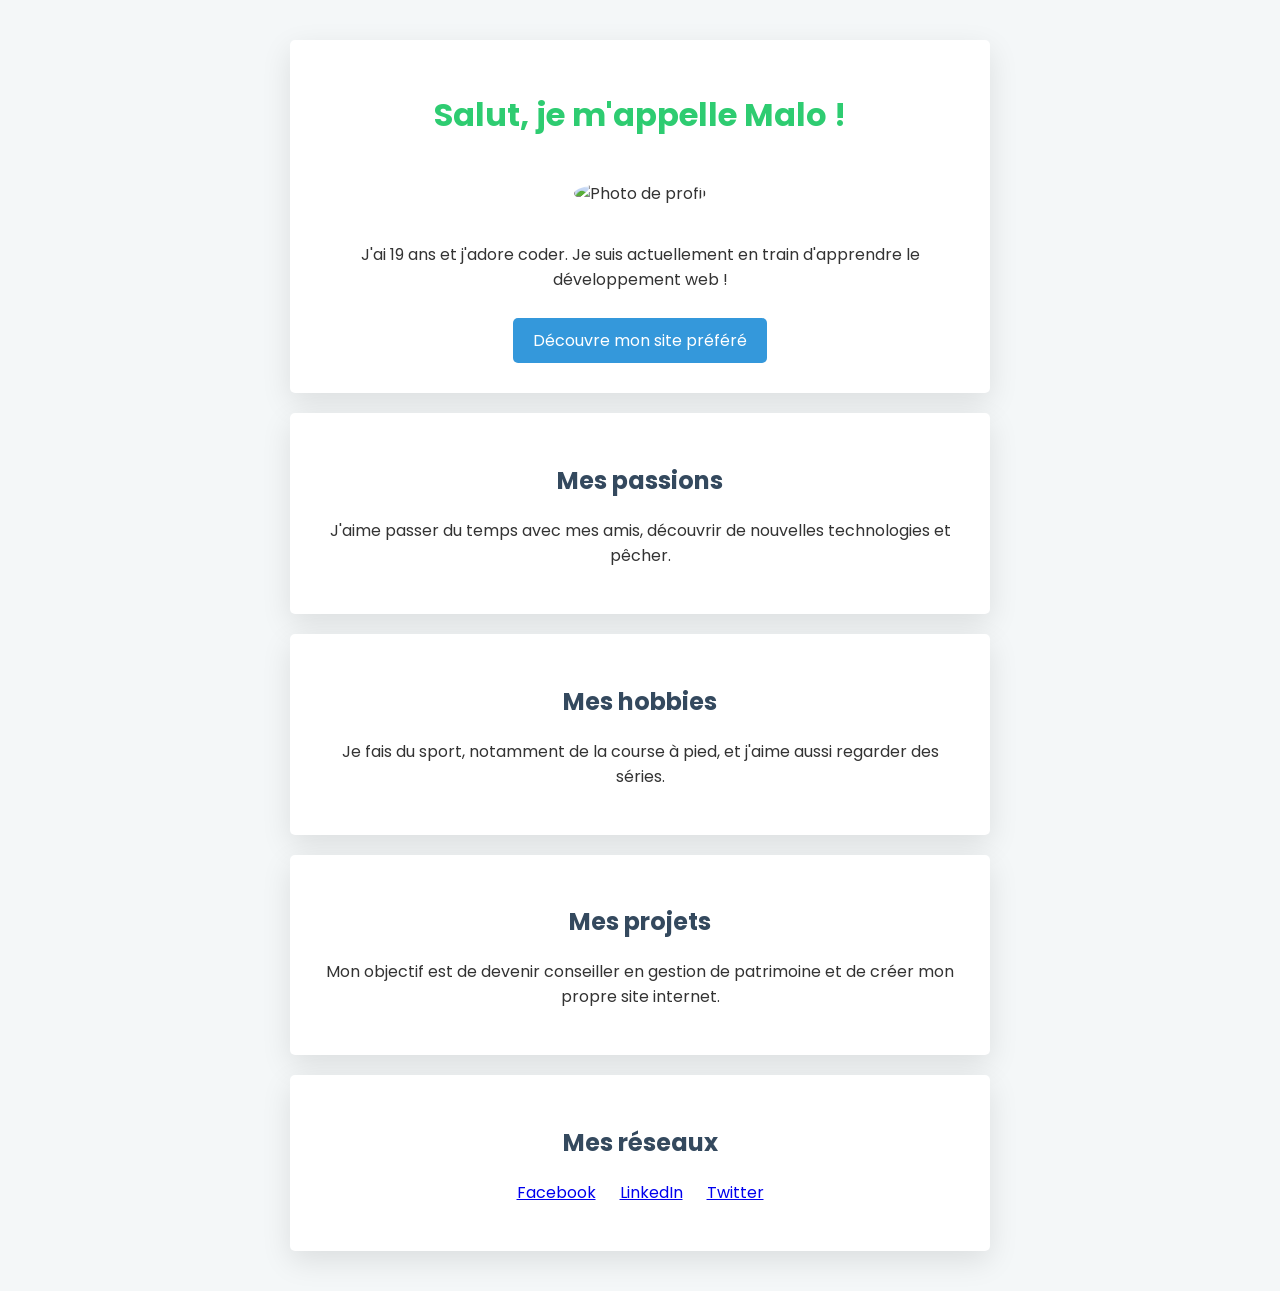
==== index.html @ 43701cc2 "index.html" ====
<!DOCTYPE html>
<html lang="fr">
<head>
  <meta charset="utf-8">
  <title>Mon Profil</title>

  <link rel="stylesheet" href="style.css">
  <link href="https://fonts.googleapis.com/css2?family=Poppins:wght@300;600&display=swap" rel="stylesheet">
</head>

<body>

  <div class="container">

    <!-- INTRO -->
    <div class="card-white">
      <h1>Salut, je m'appelle Malo !</h1>
      <img src="moi.jpg" alt="Photo de profil" class="img-circle">
      <p>
        J'ai 19 ans et j'adore coder.
        Je suis actuellement en train d'apprendre le développement web !
      </p>
      <a href="https://www.youtube.com" target="_blank" class="btn-blue">Découvre mon site préféré</a>
    </div>

    <!-- PASSIONS -->
    <div class="card-white">
      <h2>Mes passions</h2>
      <p>
        J'aime passer du temps avec mes amis, découvrir de nouvelles technologies et pêcher.
      </p>
    </div>

    <!-- HOBBIES -->
    <div class="card-white">
      <h2>Mes hobbies</h2>
      <p>
        Je fais du sport, notamment de la course à pied, et j'aime aussi regarder des séries.
      </p>
    </div>

    <!-- PROJETS -->
    <div class="card-white">
      <h2>Mes projets</h2>
      <p>
        Mon objectif est de devenir conseiller en gestion de patrimoine et de créer mon propre site internet.
      </p>
    </div>

    <!-- RÉSEAUX -->
    <div class="card-white">
      <h2>Mes réseaux</h2>
      <ul class="list-inline">
        <li><a href="#">Facebook</a></li>
        <li><a href="#">LinkedIn</a></li>
        <li><a href="#">Twitter</a></li>
      </ul>
    </div>

  </div>

</body>
</html>
---- style.css ----
/* GLOBAL */
body {
  background-color: #f4f7f8;
  font-family: 'Poppins', sans-serif;
  color: #333;
  text-align: center;
}

/* CONTAINER */
.container {
  width: 700px;
  margin: 40px auto;
}

/* CARD */
.card-white {
  background: white;
  padding: 30px;
  margin: 20px 0;
  border-radius: 5px;
  box-shadow: 0px 10px 30px rgba(0, 0, 0, 0.1);
}

/* IMAGE */
.img-circle {
  border-radius: 50%;
  margin: 20px 0;
}

/* TITRES */
h1 {
  color: #2ECC71;
}

h2 {
  color: #34495E;
}

/* BOUTON */
.btn-blue {
  display: inline-block;
  background-color: #3498DB;
  color: white;
  padding: 10px 20px;
  border-radius: 5px;
  text-decoration: none;
  margin-top: 10px;
}

.btn-blue:hover {
  background-color: #1ABC9C;
}

/* LISTE INLINE */
.list-inline {
  list-style: none;
  padding-left: 0;
}

.list-inline li {
  display: inline;
  padding: 10px;
}
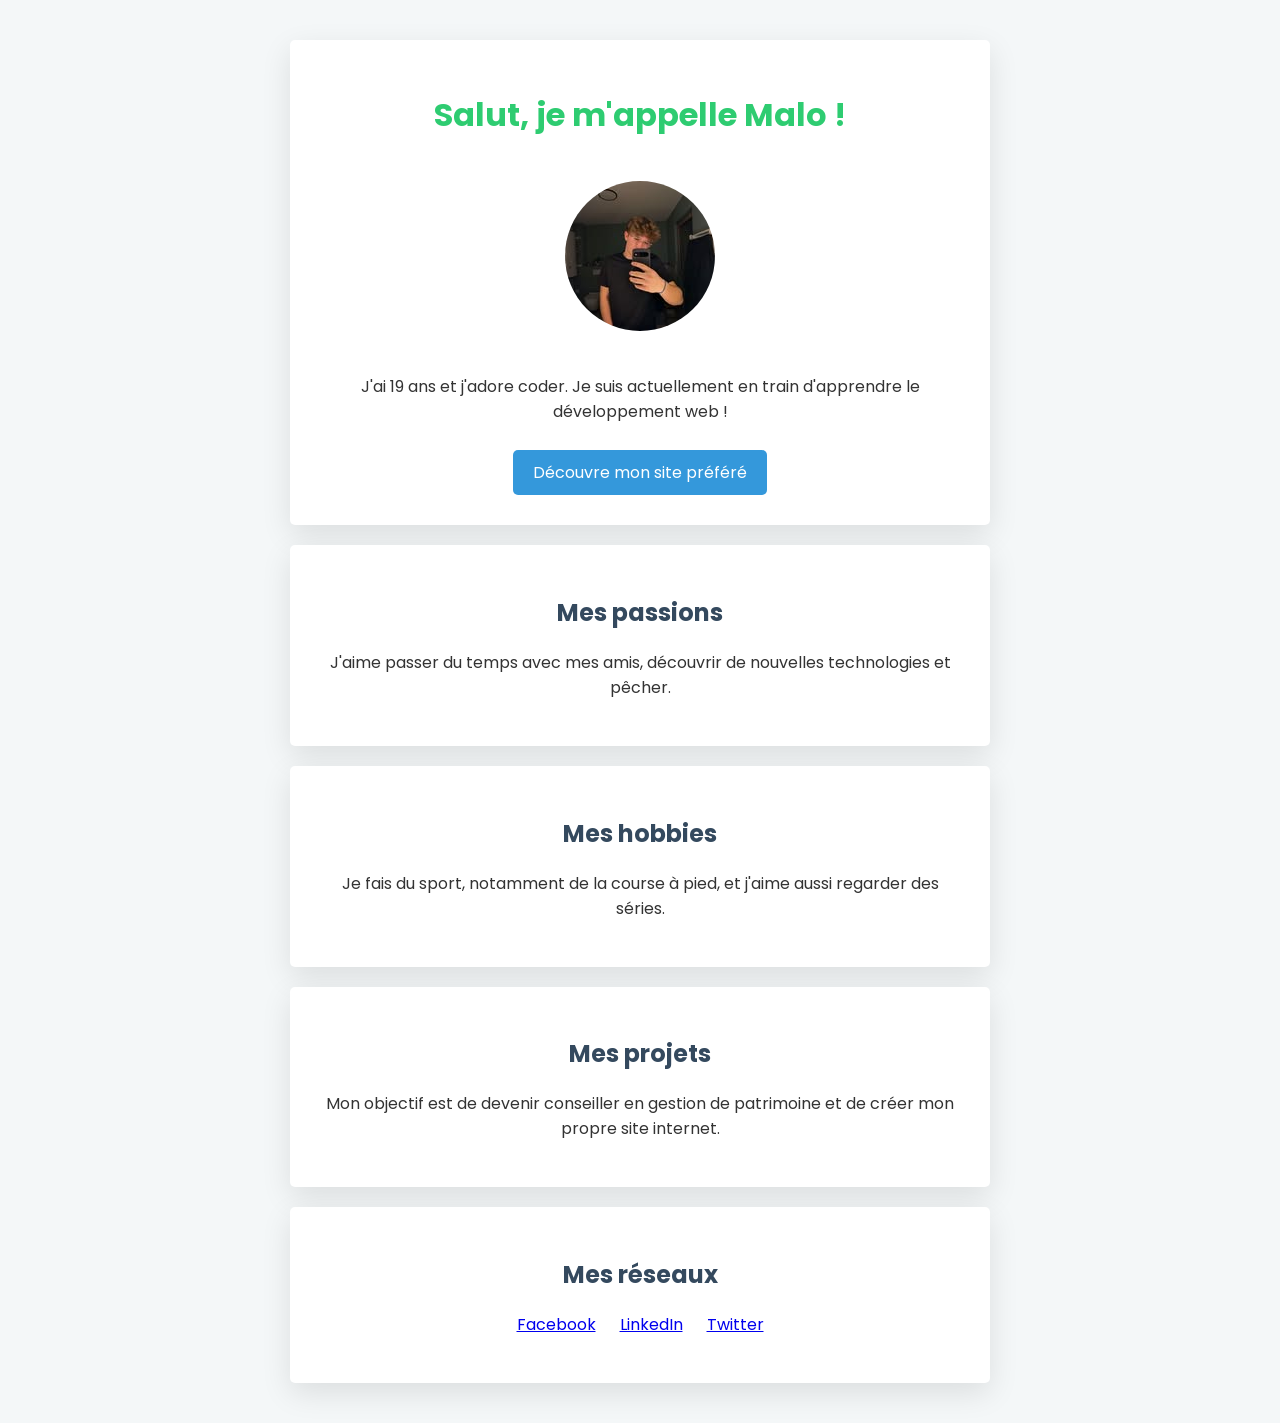
==== commit 83ba0511: "index.html" ====
--- a/index.html
+++ b/index.html
@@ -12,10 +12,9 @@
 
   <div class="container">
 
-    <!-- INTRO -->
     <div class="card-white">
       <h1>Salut, je m'appelle Malo !</h1>
-      <img src="moi.jpg" alt="Photo de profil" class="img-circle">
+      <img src="images/moi.jpg" alt="Photo de profil" class="img-circle">
       <p>
         J'ai 19 ans et j'adore coder.
         Je suis actuellement en train d'apprendre le développement web !
@@ -23,7 +22,6 @@
       <a href="https://www.youtube.com" target="_blank" class="btn-blue">Découvre mon site préféré</a>
     </div>
 
-    <!-- PASSIONS -->
     <div class="card-white">
       <h2>Mes passions</h2>
       <p>
@@ -31,7 +29,6 @@
       </p>
     </div>
 
-    <!-- HOBBIES -->
     <div class="card-white">
       <h2>Mes hobbies</h2>
       <p>
@@ -39,7 +36,6 @@
       </p>
     </div>
 
-    <!-- PROJETS -->
     <div class="card-white">
       <h2>Mes projets</h2>
       <p>
@@ -47,7 +43,6 @@
       </p>
     </div>
 
-    <!-- RÉSEAUX -->
     <div class="card-white">
       <h2>Mes réseaux</h2>
       <ul class="list-inline">
--- a/style.css
+++ b/style.css
@@ -1,4 +1,3 @@
-/* GLOBAL */
 body {
   background-color: #f4f7f8;
   font-family: 'Poppins', sans-serif;
@@ -6,13 +5,11 @@
   text-align: center;
 }
 
-/* CONTAINER */
 .container {
   width: 700px;
   margin: 40px auto;
 }
 
-/* CARD */
 .card-white {
   background: white;
   padding: 30px;
@@ -21,13 +18,11 @@
   box-shadow: 0px 10px 30px rgba(0, 0, 0, 0.1);
 }
 
-/* IMAGE */
 .img-circle {
   border-radius: 50%;
   margin: 20px 0;
 }
 
-/* TITRES */
 h1 {
   color: #2ECC71;
 }
@@ -36,7 +31,6 @@
   color: #34495E;
 }
 
-/* BOUTON */
 .btn-blue {
   display: inline-block;
   background-color: #3498DB;
@@ -51,7 +45,6 @@
   background-color: #1ABC9C;
 }
 
-/* LISTE INLINE */
 .list-inline {
   list-style: none;
   padding-left: 0;
@@ -60,4 +53,4 @@
 .list-inline li {
   display: inline;
   padding: 10px;
-}+}
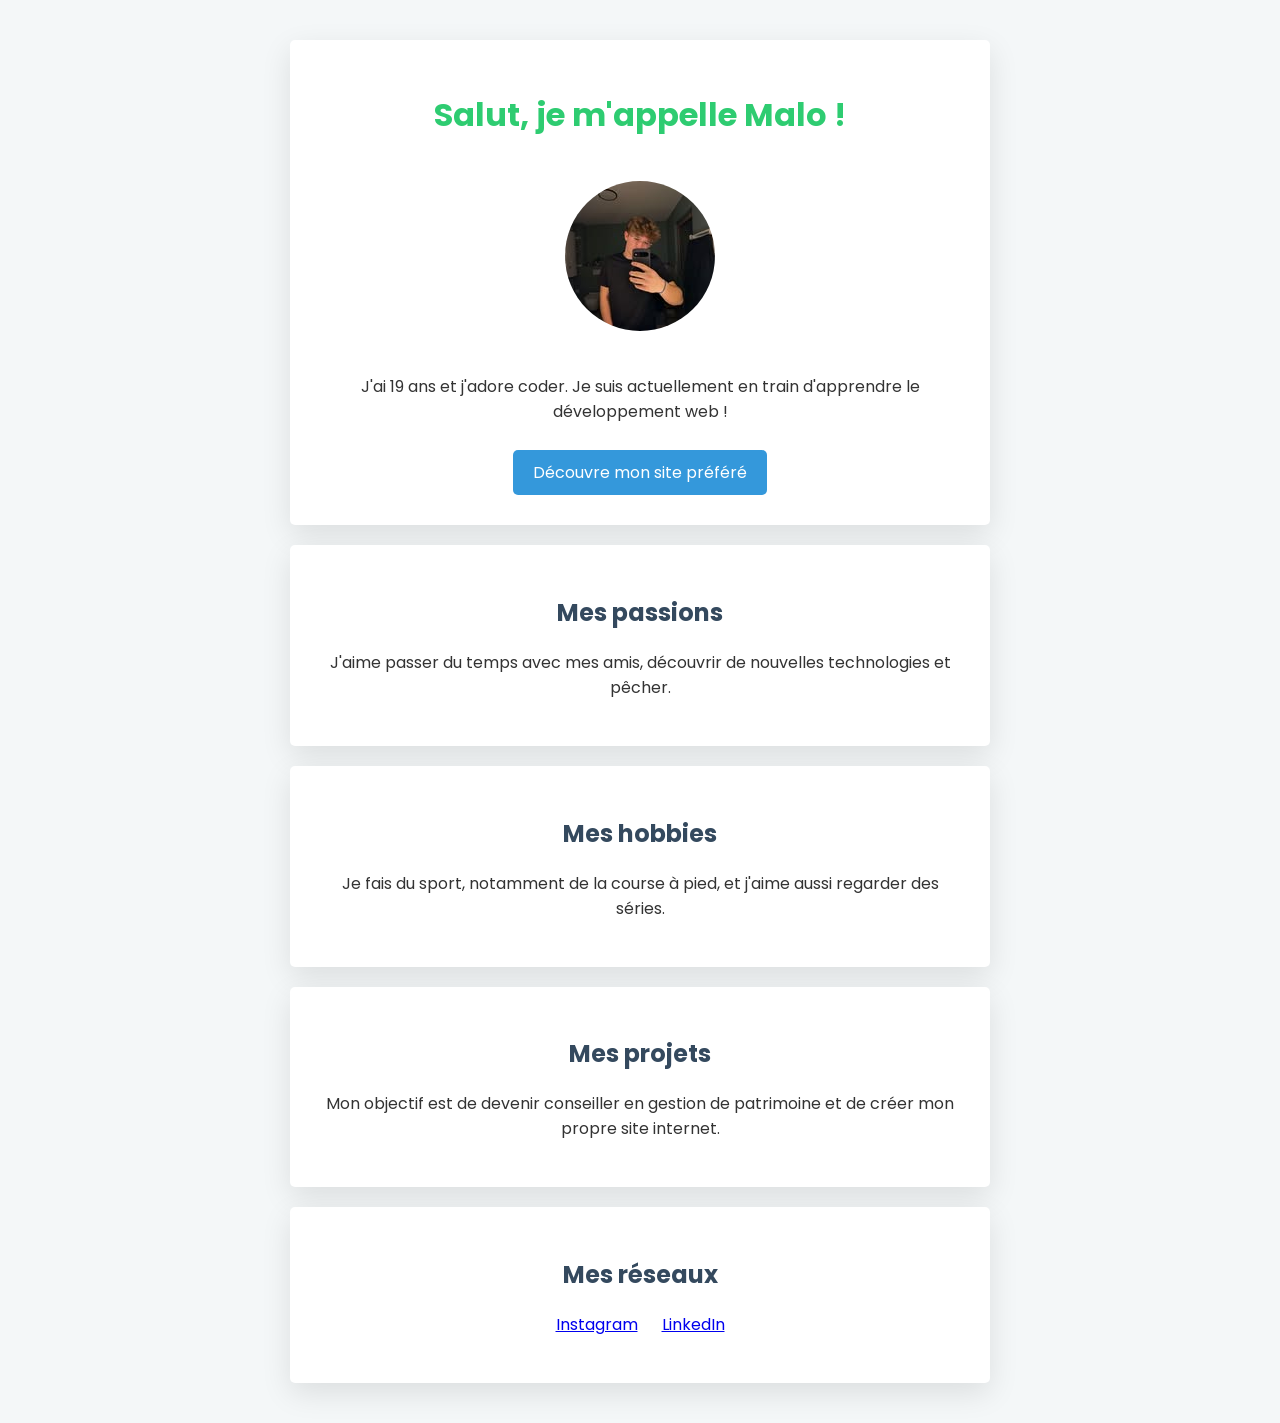
==== commit cfc1ac1c: "index.html" ====
--- a/index.html
+++ b/index.html
@@ -46,9 +46,8 @@
     <div class="card-white">
       <h2>Mes réseaux</h2>
       <ul class="list-inline">
-        <li><a href="#">Facebook</a></li>
-        <li><a href="#">LinkedIn</a></li>
-        <li><a href="#">Twitter</a></li>
+        <li><a href="https://www.instagram.com/malo_lelr/">Instagram</a></li>
+        <li><a href="www.linkedin.com/in/malolelr">LinkedIn</a></li>
       </ul>
     </div>
 
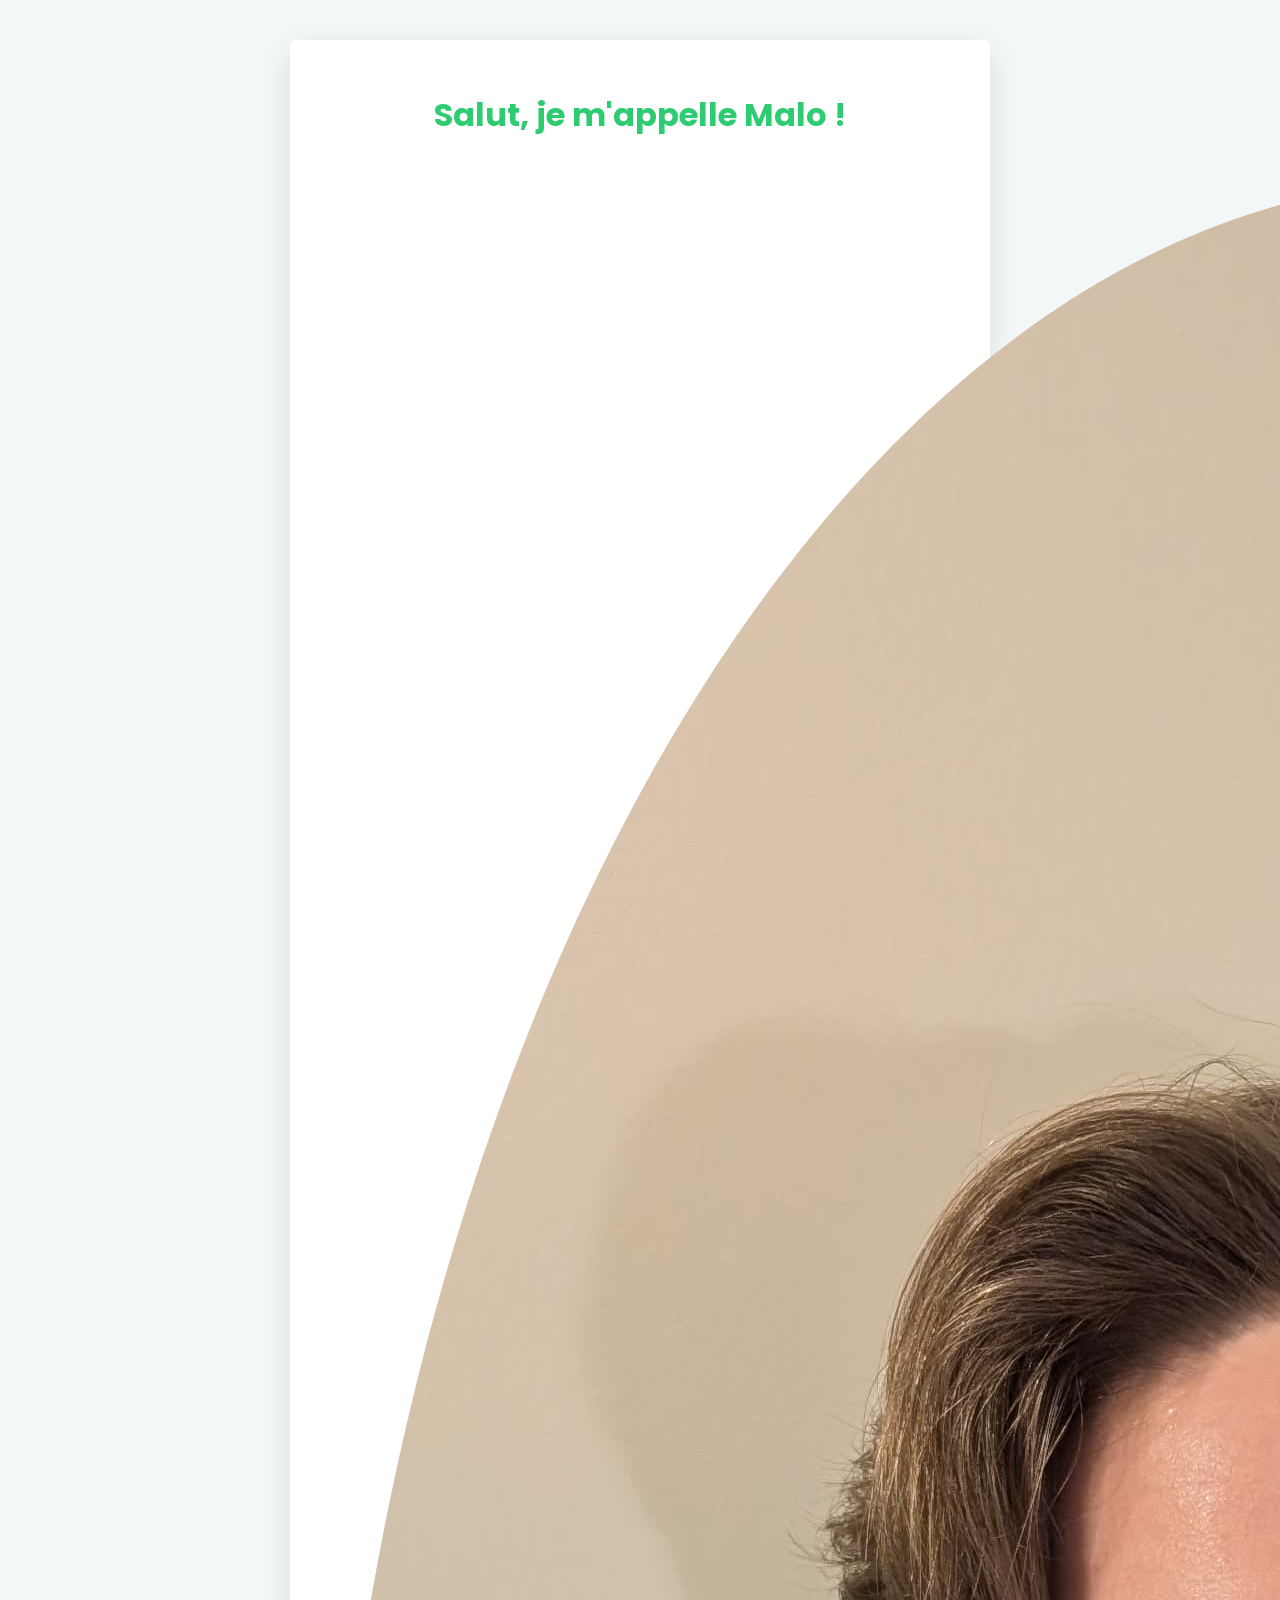
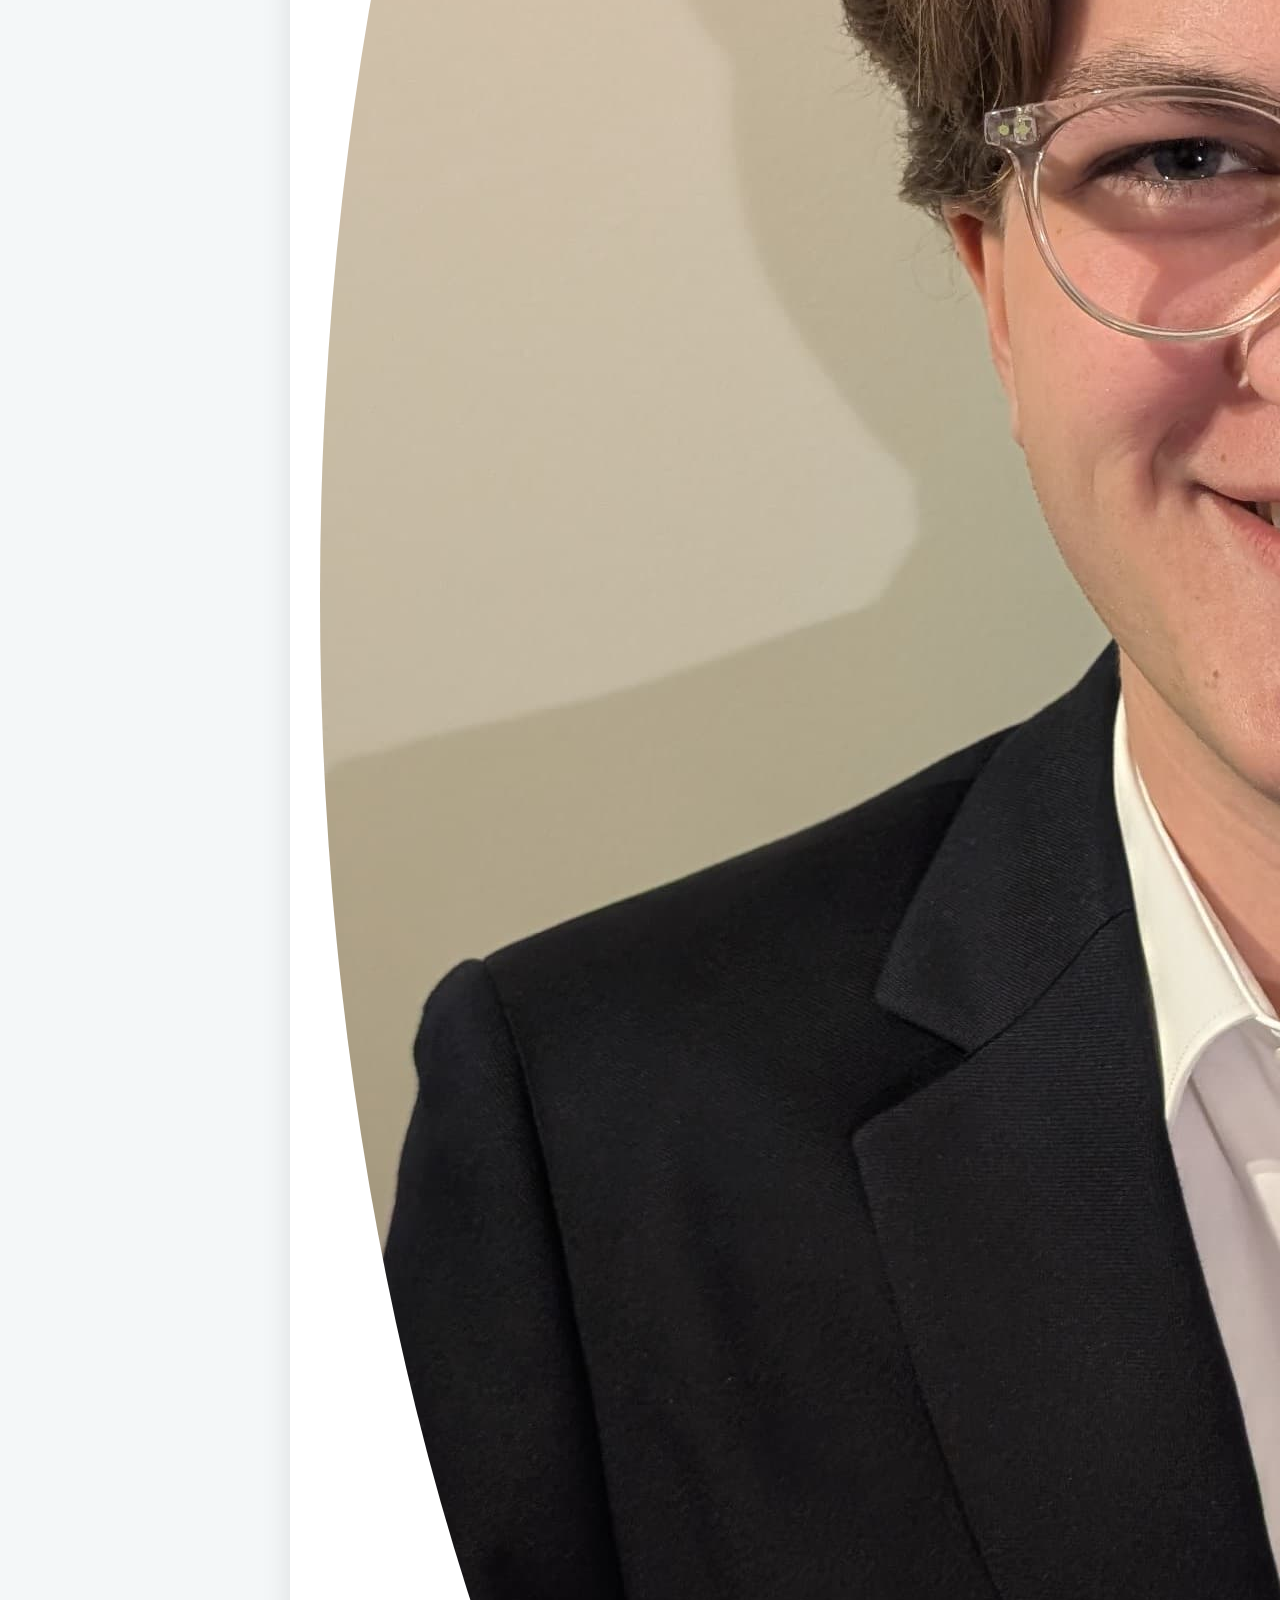
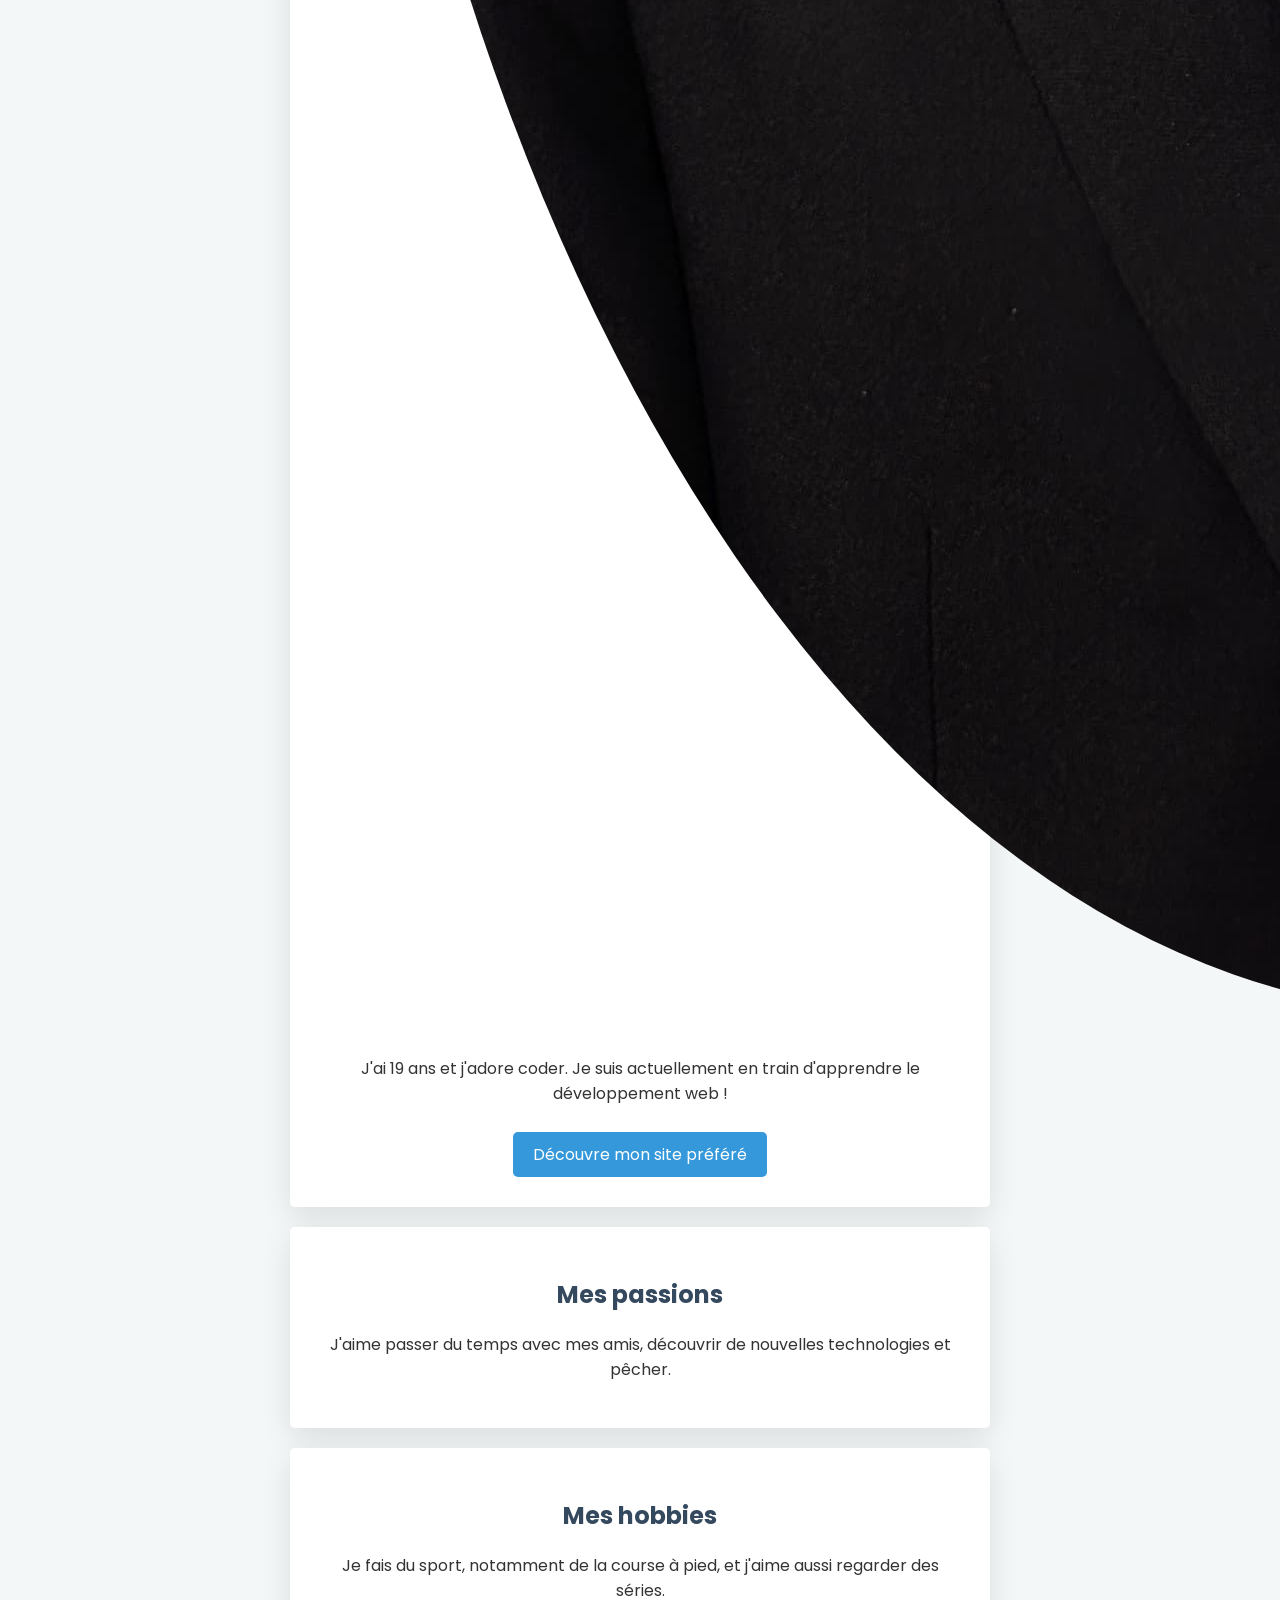
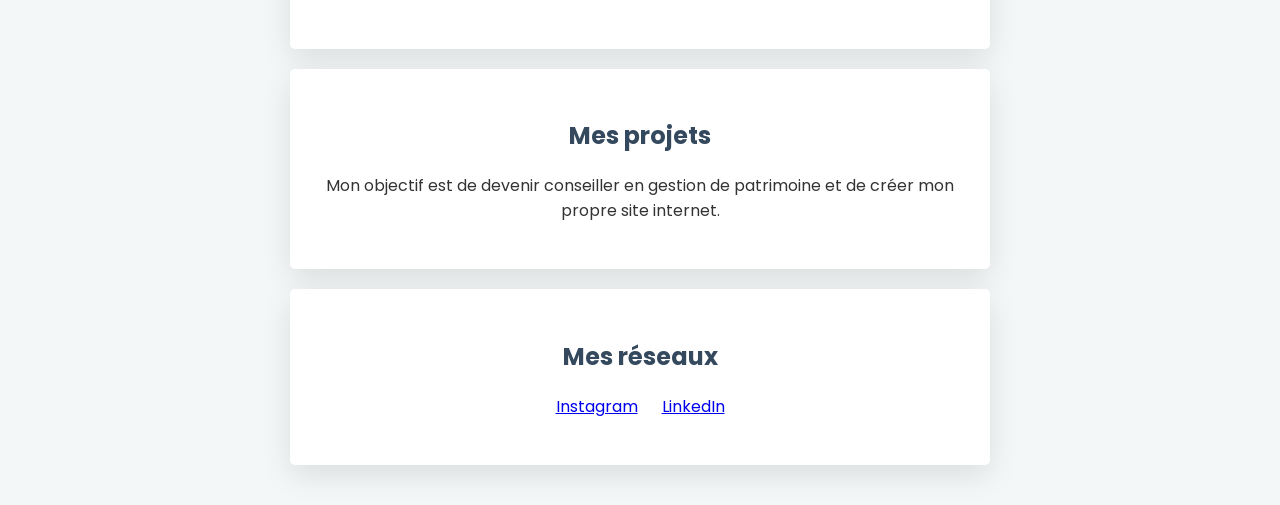
==== commit c74354dc: "index.html" ====
--- a/index.html
+++ b/index.html
@@ -14,7 +14,7 @@
 
     <div class="card-white">
       <h1>Salut, je m'appelle Malo !</h1>
-      <img src="images/moi.jpg" alt="Photo de profil" class="img-circle">
+      <img src="images/Malo.jpeg" alt="Photo de profil" class="img-circle">
       <p>
         J'ai 19 ans et j'adore coder.
         Je suis actuellement en train d'apprendre le développement web !
@@ -47,7 +47,7 @@
       <h2>Mes réseaux</h2>
       <ul class="list-inline">
         <li><a href="https://www.instagram.com/malo_lelr/">Instagram</a></li>
-        <li><a href="www.linkedin.com/in/malolelr">LinkedIn</a></li>
+        <li><a href="https://www.linkedin.com/in/malolelr">LinkedIn</a></li>
       </ul>
     </div>
 
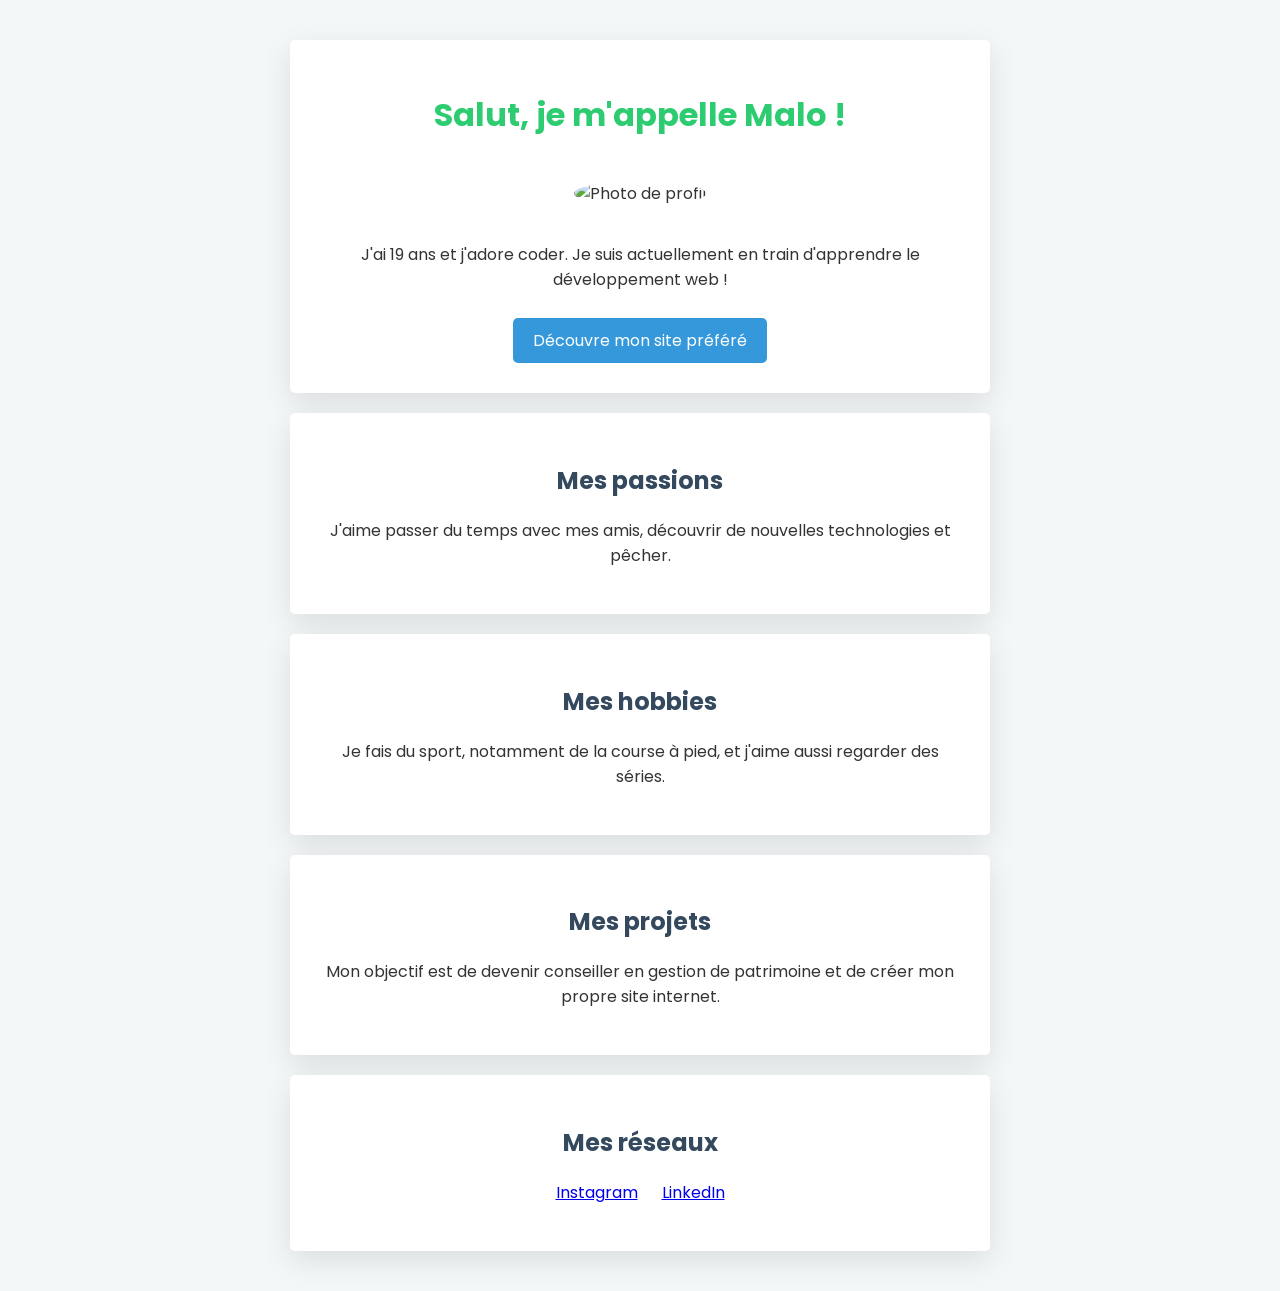
==== commit 1c4b0435: "index.html" ====
--- a/index.html
+++ b/index.html
@@ -14,7 +14,7 @@
 
     <div class="card-white">
       <h1>Salut, je m'appelle Malo !</h1>
-      <img src="images/Malo.jpeg" alt="Photo de profil" class="img-circle">
+      <img src="images/Malol.jpeg" alt="Photo de profil" class="img-circle">
       <p>
         J'ai 19 ans et j'adore coder.
         Je suis actuellement en train d'apprendre le développement web !
